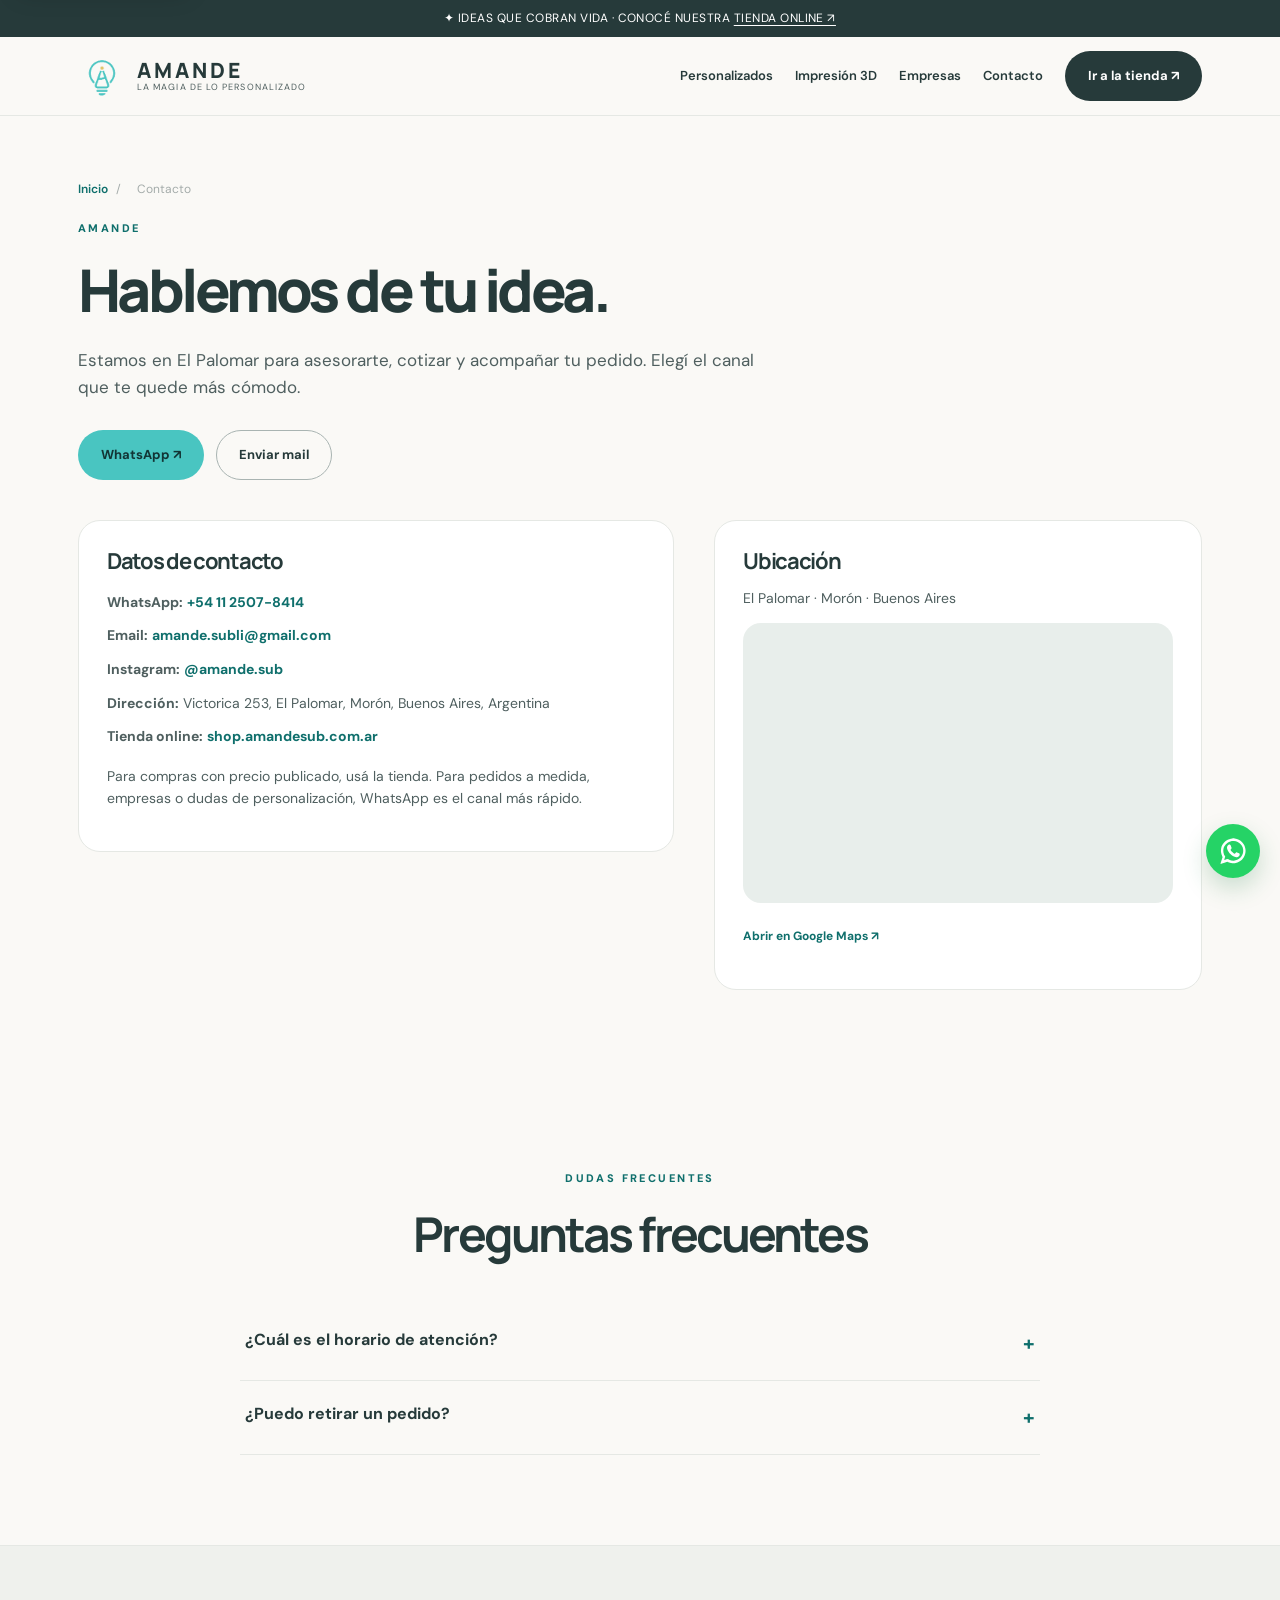
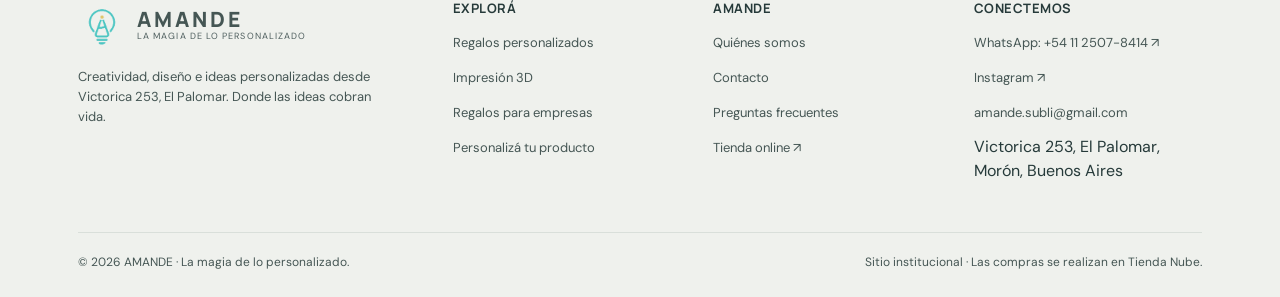
==== contacto/index.html @ d3288a9e "Add multipage SEO funnel with redirects after shop migration. Recover indexed www URLs, expand high-" ====
<!doctype html>
<html lang="es-AR">
<head>
<meta charset="UTF-8"><meta name="viewport" content="width=device-width, initial-scale=1">
<title>Contacto | AMANDE El Palomar</title>
<meta name="description" content="Contactá a AMANDE: WhatsApp +54 11 2507-8414, amande.subli@gmail.com, Victorica 253, El Palomar, Morón, Buenos Aires.">
<meta name="theme-color" content="#FAF9F6">
<meta name="robots" content="index,follow,max-image-preview:large">
<link rel="canonical" href="https://www.amandesub.com.ar/contacto/">
<meta property="og:type" content="website">
<meta property="og:locale" content="es_AR">
<meta property="og:site_name" content="AMANDE">
<meta property="og:title" content="Contacto">
<meta property="og:description" content="Contactá a AMANDE: WhatsApp +54 11 2507-8414, amande.subli@gmail.com, Victorica 253, El Palomar, Morón, Buenos Aires.">
<meta property="og:url" content="https://www.amandesub.com.ar/contacto/">
<meta property="og:image" content="https://www.amandesub.com.ar/assets/og-share.webp">
<meta property="og:image:alt" content="AMANDE — regalos personalizados e impresión 3D">
<meta property="og:image:width" content="1200">
<meta property="og:image:height" content="630">
<meta property="og:image:type" content="image/webp">
<meta name="twitter:card" content="summary_large_image">
<meta name="twitter:title" content="Contacto">
<meta name="twitter:description" content="Contactá a AMANDE: WhatsApp +54 11 2507-8414, amande.subli@gmail.com, Victorica 253, El Palomar, Morón, Buenos Aires.">
<meta name="twitter:image" content="https://www.amandesub.com.ar/assets/og-share.webp">
<meta name="twitter:image:alt" content="AMANDE — regalos personalizados e impresión 3D">
<link rel="icon" type="image/png" sizes="32x32" href="/assets/favicon-32.png">
<link rel="icon" type="image/png" sizes="180x180" href="/assets/favicon.png">
<link rel="apple-touch-icon" href="/assets/favicon.png">
<script type="application/ld+json">
{"@context":"https://schema.org","@graph":[{"@type":"LocalBusiness","@id":"https://www.amandesub.com.ar/#business","name":"AMANDE","alternateName":"Amande.sub","url":"https://www.amandesub.com.ar/","logo":"https://www.amandesub.com.ar/assets/isologo.png","image":"https://www.amandesub.com.ar/assets/og-share.webp","description":"Diseño, productos personalizados, impresión 3D, sublimación y soluciones creativas para empresas y emprendedores en El Palomar, Buenos Aires.","email":"amande.subli@gmail.com","telephone":"+54-11-2507-8414","priceRange":"$$","address":{"@type":"PostalAddress","streetAddress":"Victorica 253","addressLocality":"El Palomar","addressRegion":"Buenos Aires","postalCode":"1684","addressCountry":"AR"},"areaServed":[{"@type":"AdministrativeArea","name":"Buenos Aires"},{"@type":"City","name":"El Palomar"},{"@type":"City","name":"Morón"}],"sameAs":["https://www.instagram.com/amande.sub/","https://shop.amandesub.com.ar/"],"contactPoint":{"@type":"ContactPoint","telephone":"+54-11-2507-8414","contactType":"customer service","email":"amande.subli@gmail.com","areaServed":"AR","availableLanguage":["Spanish","es-AR"]}},{"@type":"WebSite","@id":"https://www.amandesub.com.ar/#website","url":"https://www.amandesub.com.ar/","name":"AMANDE","inLanguage":"es-AR","publisher":{"@id":"https://www.amandesub.com.ar/#business"}},{"@type": "WebPage", "@id": "https://www.amandesub.com.ar/contacto/#webpage", "url": "https://www.amandesub.com.ar/contacto/", "name": "Contacto | AMANDE El Palomar", "description": "Contactá a AMANDE: WhatsApp +54 11 2507-8414, amande.subli@gmail.com, Victorica 253, El Palomar, Morón, Buenos Aires.", "inLanguage": "es-AR", "isPartOf": {"@id": "https://www.amandesub.com.ar/#website"}, "about": {"@id": "https://www.amandesub.com.ar/#business"}, "dateModified": "2026-11-03", "breadcrumb": {"@type": "BreadcrumbList", "itemListElement": [{"@type": "ListItem", "position": 1, "name": "Inicio", "item": "https://www.amandesub.com.ar/"}, {"@type": "ListItem", "position": 2, "name": "Contacto", "item": "https://www.amandesub.com.ar/contacto/"}]}},{"@type": "FAQPage", "@id": "https://www.amandesub.com.ar/contacto/#faq", "mainEntity": [{"@type": "Question", "name": "¿Cuál es el horario de atención?", "acceptedAnswer": {"@type": "Answer", "text": "Respondemos consultas por WhatsApp en horarios laborales habituales. Si escribís fuera de hora, te respondemos a la brevedad."}}, {"@type": "Question", "name": "¿Puedo retirar un pedido?", "acceptedAnswer": {"@type": "Answer", "text": "Según el pedido y la coordinación previa. Consultanos por WhatsApp para confirmar disponibilidad de retiro."}}]}]}
</script>
<link rel="preconnect" href="https://fonts.googleapis.com">
<link rel="preconnect" href="https://fonts.gstatic.com" crossorigin>
<link href="https://fonts.googleapis.com/css2?family=DM+Sans:wght@400;600;700&family=Manrope:wght@600;700;800&display=swap" rel="stylesheet">
<link rel="stylesheet" href="/assets/site.css">
</head>
<body>
<a class="skip-link" href="#contenido">Saltar al contenido</a>
<div class="announcement">✦ IDEAS QUE COBRAN VIDA · CONOCÉ NUESTRA <a href="https://shop.amandesub.com.ar/" target="_blank" rel="noopener">TIENDA ONLINE ↗</a></div>
<header class="navbar"><div class="container nav-inner">
<a class="brand" href="/" aria-label="AMANDE inicio"><img class="brand-mark" src="/assets/isologo.webp" width="48" height="48" alt="AMANDE"><span><span class="brand-name">AMANDE</span><span class="brand-caption">LA MAGIA DE LO PERSONALIZADO</span></span></a>
<nav class="nav-links" id="navlinks" aria-label="Principal">
<a href="/regalos-personalizados/">Personalizados</a>
<a href="/impresion-3d/">Impresión 3D</a>
<a href="/regalos-empresas/">Empresas</a>
<a href="/contacto/">Contacto</a>
<a class="btn btn-dark" href="https://shop.amandesub.com.ar/" target="_blank" rel="noopener">Ir a la tienda ↗</a>
</nav>
<button class="mobile-toggle" aria-label="Abrir menú" aria-controls="navlinks" aria-expanded="false" id="menuBtn">☰</button>
</div></header>
<main id="contenido">
<section class="page-hero"><div class="container">
<nav class="breadcrumbs" aria-label="Migas de pan"><a href="/">Inicio</a><span>/</span><span aria-current="page">Contacto</span></nav>
<span class="eyebrow">AMANDE</span>
<h1>Hablemos de tu idea.</h1>
<p class="lead">Estamos en El Palomar para asesorarte, cotizar y acompañar tu pedido. Elegí el canal que te quede más cómodo.</p>
<div class="hero-actions"><a class="btn btn-aqua" href="https://wa.me/541125078414?text=Hola%20AMANDE%2C%20vengo%20de%20la%20web%20de%20contacto" target="_blank" rel="noopener">WhatsApp ↗</a><a class="btn btn-outline" href="mailto:amande.subli@gmail.com">Enviar mail</a></div>
</div></section>
<section class="section" style="padding-top:0"><div class="container">
<div class="contact-grid">
<div class="contact-card">
<h2>Datos de contacto</h2>
<ul>
<li><strong>WhatsApp:</strong> <a href="https://wa.me/541125078414" target="_blank" rel="noopener">+54 11 2507-8414</a></li>
<li><strong>Email:</strong> <a href="mailto:amande.subli@gmail.com">amande.subli@gmail.com</a></li>
<li><strong>Instagram:</strong> <a href="https://www.instagram.com/amande.sub/" target="_blank" rel="noopener">@amande.sub</a></li>
<li><strong>Dirección:</strong> Victorica 253, El Palomar, Morón, Buenos Aires, Argentina</li>
<li><strong>Tienda online:</strong> <a href="https://shop.amandesub.com.ar/" target="_blank" rel="noopener">shop.amandesub.com.ar</a></li>
</ul>
<p>Para compras con precio publicado, usá la tienda. Para pedidos a medida, empresas o dudas de personalización, WhatsApp es el canal más rápido.</p>
</div>
<div class="contact-card">
<h2>Ubicación</h2>
<p>El Palomar · Morón · Buenos Aires</p>
<iframe class="map-embed" title="Mapa AMANDE El Palomar" loading="lazy" referrerpolicy="no-referrer-when-downgrade" src="https://www.google.com/maps?q=Victorica+253,+El+Palomar,+Buenos+Aires&output=embed"></iframe>
<p style="margin-top:14px"><a class="text-link" href="https://www.google.com/maps/search/?api=1&query=Victorica+253+El+Palomar+Buenos+Aires" target="_blank" rel="noopener">Abrir en Google Maps ↗</a></p>
</div>
</div>
</div></section>
<section class="section" id="preguntas"><div class="container"><div class="section-title"><span class="eyebrow">Dudas frecuentes</span><h2>Preguntas frecuentes</h2></div><div class="faq"><details><summary>¿Cuál es el horario de atención?</summary><p>Respondemos consultas por WhatsApp en horarios laborales habituales. Si escribís fuera de hora, te respondemos a la brevedad.</p></details><details><summary>¿Puedo retirar un pedido?</summary><p>Según el pedido y la coordinación previa. Consultanos por WhatsApp para confirmar disponibilidad de retiro.</p></details></div></div></section>
</main>
<footer class="footer"><div class="container"><div class="footer-grid">
<div><a class="brand" href="/" aria-label="AMANDE inicio"><img class="brand-mark" src="/assets/isologo.webp" width="48" height="48" alt="AMANDE"><span><span class="brand-name">AMANDE</span><span class="brand-caption">LA MAGIA DE LO PERSONALIZADO</span></span></a>
<p style="max-width:300px;margin-top:18px">Creatividad, diseño e ideas personalizadas desde Victorica 253, El Palomar. Donde las ideas cobran vida.</p></div>
<div><h3>Explorá</h3><ul>
<li><a href="/regalos-personalizados/">Regalos personalizados</a></li>
<li><a href="/impresion-3d/">Impresión 3D</a></li>
<li><a href="/regalos-empresas/">Regalos para empresas</a></li>
<li><a href="/personaliza-tu-producto/">Personalizá tu producto</a></li>
</ul></div>
<div><h3>AMANDE</h3><ul>
<li><a href="/nosotros/">Quiénes somos</a></li>
<li><a href="/contacto/">Contacto</a></li>
<li><a href="/#preguntas">Preguntas frecuentes</a></li>
<li><a href="https://shop.amandesub.com.ar/" target="_blank" rel="noopener">Tienda online ↗</a></li>
</ul></div>
<div><h3>Conectemos</h3><address><ul>
<li><a href="https://wa.me/541125078414" target="_blank" rel="noopener">WhatsApp: +54 11 2507-8414 ↗</a></li>
<li><a href="https://www.instagram.com/amande.sub/" target="_blank" rel="noopener">Instagram ↗</a></li>
<li><a href="mailto:amande.subli@gmail.com">amande.subli@gmail.com</a></li>
<li>Victorica 253, El Palomar, Morón, Buenos Aires</li>
</ul></address></div>
</div>
<div class="copyright"><span>© 2026 AMANDE · La magia de lo personalizado.</span><span>Sitio institucional · Las compras se realizan en Tienda Nube.</span></div>
</div></footer>
<a class="whatsapp" href="https://wa.me/541125078414?text=Hola%20AMANDE%2C%20vengo%20de%20su%20web%20y%20quiero%20hacer%20una%20consulta" aria-label="Contactar por WhatsApp" target="_blank" rel="noopener"><img src="/assets/whatsapp.svg" width="28" height="28" alt="" decoding="async"></a>
<script src="/assets/analytics-config.js"></script>
<script src="/assets/site.js" defer></script>
</body></html>
---- assets/site.css ----
:root{--aqua:#49C5C1;--yellow:#F7C948;--coral:#F58A8A;--cream:#FAF9F6;--ink:#263A3A;--muted:#4F5F5F;--border:#e5e8e4;--white:#fff;--link:#0F6F6C;--accent-text:#0F6F6C}
*{box-sizing:border-box}
html{scroll-behavior:smooth}
body{margin:0;background:var(--cream);font-family:'DM Sans',Arial,sans-serif;color:var(--ink);line-height:1.55}
a{text-decoration:none;color:inherit}
button{font:inherit}
img{max-width:100%;height:auto}
.container{max-width:1180px;margin:auto;padding:0 28px}
.announcement{text-align:center;font-size:12px;letter-spacing:.04em;background:var(--ink);color:#fff;padding:9px}
.announcement a{text-decoration:underline;text-underline-offset:3px}
.navbar{position:sticky;z-index:40;top:0;background:rgba(250,249,246,.96);border-bottom:1px solid var(--border);backdrop-filter:blur(12px)}
.nav-inner{height:78px;display:flex;align-items:center;justify-content:space-between;gap:20px}
.brand{display:flex;align-items:center;gap:11px}
.brand-mark{display:block;height:48px;width:48px;object-fit:contain;flex:0 0 auto}
.brand-name{font-family:Manrope,sans-serif;font-size:21px;font-weight:800;letter-spacing:.14em;display:block;line-height:1.1}
.brand-caption{font-size:9px;letter-spacing:.12em;color:var(--muted);display:block;line-height:1.2}
.nav-links{display:flex;align-items:center;gap:22px;font-size:13px;font-weight:600}
.nav-links a:not(.btn):hover,.footer a:hover{color:var(--link)}
.btn{display:inline-flex;align-items:center;justify-content:center;gap:10px;border-radius:100px;padding:14px 22px;font-size:13px;font-weight:700;cursor:pointer;border:1px solid transparent;transition:.2s}
.btn:hover{transform:translateY(-2px);box-shadow:0 8px 22px #1b52511a}
.btn-dark{color:white;background:var(--ink)}
.btn-aqua{background:var(--aqua);color:#123535}
.btn-outline{border-color:#a9b4b2;color:var(--ink);background:transparent}
.btn-light{background:white;color:var(--ink)}
.mobile-toggle{display:none;border:0;background:transparent;font-size:24px;cursor:pointer}
.hero{overflow:hidden;padding:84px 0 100px}
.hero-grid{display:grid;grid-template-columns:1.05fr 1fr;gap:55px;align-items:center}
.eyebrow{font-size:11px;font-weight:800;letter-spacing:.22em;text-transform:uppercase;color:var(--link);display:block;margin-bottom:20px}
.hero h1,h2,h3,.banner h2,.page-hero h1{font-family:Manrope,sans-serif;letter-spacing:-.06em;line-height:1.12}
.hero h1,.page-hero h1{font-size:clamp(36px,4.6vw,64px);margin:0 0 24px;font-weight:800}
.accent{color:var(--accent-text)}
.hero p,.page-hero p{font-size:17px;color:var(--muted);max-width:540px;margin:0 0 30px}
.hero-actions{display:flex;flex-wrap:wrap;gap:12px}
.hero-small{display:flex;align-items:center;gap:10px;margin-top:34px;color:var(--muted);font-size:12px}
.hero-small b{color:var(--ink)}
.dots{display:flex}
.dots i{width:25px;height:25px;border-radius:50%;margin-right:-8px;border:2px solid var(--cream)}
.dots i:nth-child(1){background:var(--aqua)}
.dots i:nth-child(2){background:var(--yellow)}
.dots i:nth-child(3){background:var(--coral)}
.visual-wrap{position:relative}
.visual-wrap:after{content:'';position:absolute;width:130px;height:130px;background:var(--yellow);border-radius:50%;right:-22px;top:8%;z-index:0}
.visual{position:relative;z-index:1;min-height:510px;border-radius:48% 48% 42% 42%;background:linear-gradient(135deg,#d7eeeb,#f7eedd 65%,#fce0d9);overflow:hidden}
.hero-photo{position:absolute;inset:0;width:100%;height:100%;object-fit:cover;object-position:center 35%;display:block}
.tag{position:absolute;z-index:4;padding:12px 16px;border-radius:15px;background:#fff;color:var(--ink);box-shadow:0 12px 26px #183e3c2e;font-size:12px;font-weight:700;white-space:nowrap;line-height:1.2;text-decoration:none}
.tag.one{top:18px;right:-10px;transform:rotate(5deg)}
.tag.two{top:58%;bottom:auto;left:-14px;transform:rotate(-4deg)}
.section{padding:90px 0}
.section-title{text-align:center;max-width:720px;margin:0 auto 46px}
.section-title h2{font-size:clamp(32px,4vw,48px);margin:0 0 15px}
.section-title p{margin:0;color:var(--muted);font-size:15px}
.categories{display:grid;grid-template-columns:repeat(4,1fr);gap:18px}
.category-card{background:#fff;border:1px solid var(--border);border-radius:22px;overflow:hidden;transition:.2s}
.category-card:hover{transform:translateY(-5px);box-shadow:0 18px 42px #24383812}
.category-art{height:205px;position:relative;overflow:hidden;display:grid;place-items:center}
.category-art svg{width:75%;height:75%;filter:drop-shadow(7px 13px 7px #253b3822)}
.bg-pink{background:#f9e8e3}
.bg-beige{background:#e9e5d9}
.bg-aqua{background:#e0f4f0}
.bg-yellow{background:#fbf1d5}
.bg-lav{background:#efebf9}
.bg-blue{background:#e8f2fb}
.category-body{padding:24px 23px 26px}
.category-body h3{font-size:18px;margin:0 0 10px;letter-spacing:-.03em}
.category-body p{font-size:13px;color:var(--muted);min-height:65px;margin:0 0 18px}
.text-link{font-size:12px;font-weight:800;color:var(--link)}
.text-link span{margin-left:6px}
.statement{background:#e5f4f0;padding:75px 0;position:relative;overflow:hidden}
.statement:before{content:'';position:absolute;left:-40px;bottom:-115px;width:340px;height:340px;pointer-events:none;background:url("data:image/svg+xml,%3Csvg xmlns='http://www.w3.org/2000/svg' viewBox='0 0 100 100'%3E%3Cg fill='%23bce6df'%3E%3Crect x='46' y='8' width='8' height='84' rx='2'/%3E%3Crect x='8' y='46' width='84' height='8' rx='2'/%3E%3Crect x='46' y='8' width='8' height='84' rx='2' transform='rotate(45 50 50)'/%3E%3Crect x='8' y='46' width='84' height='8' rx='2' transform='rotate(45 50 50)'/%3E%3C/g%3E%3C/svg%3E") center/contain no-repeat}
.statement-inner{position:relative;z-index:1;display:flex;align-items:center;justify-content:space-between;gap:40px}
.statement h2{font-size:clamp(32px,3.6vw,47px);margin:0 0 16px;max-width:670px}
.statement p{color:#526d69;max-width:600px;margin:0}
.pill{display:inline-block;border:1px solid #9ccfca;border-radius:999px;padding:9px 16px;font-size:11px;font-weight:700;letter-spacing:.1em;margin-bottom:20px}
.featured{display:grid;grid-template-columns:repeat(3,1fr);gap:20px}
.feature{background:white;border:1px solid var(--border);border-radius:23px;overflow:hidden}
.feature .category-art{height:240px}
.feature .category-body p{min-height:auto}
.split{display:grid;grid-template-columns:1fr 1fr;gap:80px;align-items:center}
.step{display:flex;gap:18px;margin:25px 0}
.number{flex:0 0 39px;width:39px;height:39px;display:grid;place-items:center;background:#d7f0ed;border-radius:100%;color:var(--link);font-weight:800}
.step h3{font-size:16px;margin:0 0 4px}
.step p{color:var(--muted);font-size:13px;margin:0}
.how-art{border-radius:35px;min-height:450px;background:linear-gradient(135deg,#f4d6ce,#ffe8cd 58%,#d4efe9);position:relative;display:flex;align-items:center;justify-content:center;overflow:hidden}
.how-art .proceso-photo{position:absolute;inset:0;width:100%;height:100%;object-fit:cover;display:block}
.how-art .float{position:absolute;z-index:2;background:white;padding:13px 18px;border-radius:16px;font-size:12px;font-weight:700;box-shadow:0 12px 30px #4f5c5320}
.how-art .float.a{top:55px;left:18px;transform:rotate(-8deg)}
.how-art .float.b{bottom:60px;right:17px;transform:rotate(7deg)}
.banner{border-radius:34px;background:var(--ink);color:white;padding:66px 80px;display:flex;align-items:center;justify-content:space-between;gap:45px;position:relative;overflow:hidden}
.banner:after{content:'';position:absolute;right:-80px;bottom:-160px;width:340px;height:340px;border:65px solid #49c5c12c;border-radius:50%}
.banner h2{font-size:clamp(30px,3.5vw,43px);margin:0 0 15px;max-width:630px}
.banner p{color:#c9d8d5;max-width:560px;margin:0}
.banner .btn{white-space:nowrap;position:relative;z-index:1}
.faq{max-width:800px;margin:auto}
.faq details{border-bottom:1px solid var(--border);padding:21px 5px}
.faq summary{cursor:pointer;font-weight:700;list-style:none;display:flex;justify-content:space-between;gap:16px}
.faq summary:after{content:'+';color:var(--link);font-size:20px;flex:0 0 auto}
.faq details[open] summary:after{content:'−'}
.faq p{font-size:14px;color:var(--muted);margin-bottom:0}
.footer{background:#eff1ed;border-top:1px solid var(--border);padding:55px 0 25px}
.footer-grid{display:grid;grid-template-columns:1.5fr 1fr 1fr 1fr;gap:32px}
.footer p,.footer a{font-size:13px;color:#455654}
.footer address{font-style:normal}
.footer ul{list-style:none;padding:0;margin:0}
.footer li{margin:10px 0}
.footer h3{margin:0 0 15px;font-size:13px;font-family:Manrope,sans-serif;letter-spacing:.04em;text-transform:uppercase}
.copyright{border-top:1px solid #d9dfda;margin-top:38px;padding-top:20px;display:flex;justify-content:space-between;gap:12px;font-size:12px;color:#455654}
.whatsapp{position:fixed;right:20px;bottom:22px;z-index:50;background:#25D366;color:#fff;display:flex;align-items:center;justify-content:center;width:54px;height:54px;border-radius:50%;box-shadow:0 10px 25px #1b7b4038}
.whatsapp img{display:block;width:28px;height:28px;flex-shrink:0}
.note{font-size:12px;color:#455654;margin-top:10px}
.breadcrumbs{font-size:12px;color:var(--muted);margin:0 0 22px}
.breadcrumbs a{color:var(--link);font-weight:600}
.breadcrumbs span{margin:0 8px;opacity:.5}
.page-hero{padding:64px 0 40px}
.page-hero .lead{font-size:17px;color:var(--muted);max-width:680px}
.prose{max-width:760px}
.prose h2{font-size:clamp(26px,3vw,36px);margin:48px 0 16px}
.prose h3{font-size:20px;margin:28px 0 10px}
.prose p,.prose li{color:var(--muted);font-size:15px}
.prose ul{padding-left:1.2em;margin:0 0 20px}
.prose li{margin:8px 0}
.benefit-grid{display:grid;grid-template-columns:repeat(3,1fr);gap:18px;margin:36px 0}
.benefit{background:#fff;border:1px solid var(--border);border-radius:20px;padding:24px}
.benefit h3{margin:0 0 10px;font-size:17px}
.benefit p{margin:0;font-size:14px;color:var(--muted)}
.cta-band{margin:50px 0 20px}
.contact-grid{display:grid;grid-template-columns:1.1fr .9fr;gap:40px;align-items:start}
.contact-card{background:#fff;border:1px solid var(--border);border-radius:22px;padding:28px}
.contact-card h2{margin:0 0 14px;font-size:22px}
.contact-card p,.contact-card li{font-size:14px;color:var(--muted)}
.contact-card ul{list-style:none;padding:0;margin:18px 0}
.contact-card li{margin:12px 0}
.contact-card a{color:var(--link);font-weight:700}
.map-embed{border:0;border-radius:18px;width:100%;min-height:280px;background:#e8eeeb}
:focus-visible{outline:3px solid #127e7a;outline-offset:4px}
.skip-link{position:fixed;z-index:200;top:-60px;left:16px;padding:12px 18px;border-radius:10px;background:#fff;color:#263a3a;box-shadow:0 6px 25px #0002}
.skip-link:focus{top:12px}
section[id]{scroll-margin-top:105px}
.category-art{isolation:isolate}
.category-art .product-photo{position:absolute;inset:0;width:100%;height:100%;object-fit:cover;z-index:3;aspect-ratio:1/1}
@media(prefers-reduced-motion:reduce){html{scroll-behavior:auto}*,*:before,*:after{animation-duration:.01ms!important;transition-duration:.01ms!important}}
@media(max-width:980px){
  .nav-links{gap:14px}
  .benefit-grid{grid-template-columns:1fr 1fr}
  .footer-grid{grid-template-columns:1fr 1fr}
  .contact-grid{grid-template-columns:1fr}
}
@media(max-width:900px){
  .nav-links a:not(.btn){display:none}
  .hero-grid{gap:20px}
  .visual{min-height:420px}
  .tag.one{right:-6px}
  .tag.two{left:-8px}
  .categories{grid-template-columns:repeat(2,1fr)}
  .featured{grid-template-columns:repeat(3,1fr)}
  .split{gap:36px}
}
@media(max-width:650px){
  .container{padding:0 20px}
  .announcement{font-size:10px}
  .nav-inner{height:67px}
  .brand-mark{height:40px;width:40px}
  .brand-name{font-size:18px}
  .nav-links{display:none;position:absolute;left:0;right:0;top:66px;padding:20px;background:var(--cream);border-bottom:1px solid var(--border);flex-direction:column;align-items:stretch}
  .nav-links.open{display:flex}
  .nav-links a:not(.btn){display:block}
  .mobile-toggle{display:block}
  .hero,.page-hero{padding:55px 0 65px}
  .hero-grid,.split{grid-template-columns:1fr}
  .hero h1,.page-hero h1{font-size:42px}
  .hero p,.page-hero p{font-size:15px}
  .visual-wrap{margin:20px 10px 0}
  .visual{min-height:360px}
  .tag.one{top:10px;right:-4px}
  .tag.two{top:54%;left:-6px}
  .section{padding:62px 0}
  .section-title{margin-bottom:30px}
  .section-title h2{font-size:34px}
  .categories,.featured,.benefit-grid{grid-template-columns:1fr 1fr;gap:12px}
  .category-art{height:145px}
  .category-body{padding:18px 14px}
  .category-body h3{font-size:15px}
  .category-body p{font-size:12px;min-height:105px}
  .feature .category-art{height:150px}
  .featured .feature:last-child{grid-column:1/-1}
  .statement-inner{display:block}
  .statement-inner>.btn{margin-top:28px}
  .statement{padding:58px 0}
  .how-art{min-height:300px;order:-1}
  .banner{padding:40px 26px;display:block}
  .banner .btn{margin-top:22px}
  .footer-grid{grid-template-columns:1fr 1fr;gap:20px}
  .footer-grid>div:first-child{grid-column:1/-1}
  .copyright{flex-direction:column}
  .whatsapp{width:48px;height:48px}
  .step{margin:18px 0}
}
@media(max-width:480px){
  .container{padding-left:18px;padding-right:18px}
  .hero,.page-hero{padding-top:48px;padding-bottom:65px}
  .banner{padding:36px 24px}
  .category-body{padding:20px}
  .announcement{font-size:10px}
  .benefit-grid,.categories{grid-template-columns:1fr}
  .category-body p{min-height:0}
  .featured{grid-template-columns:1fr}
  .featured .feature:last-child{grid-column:auto}
}
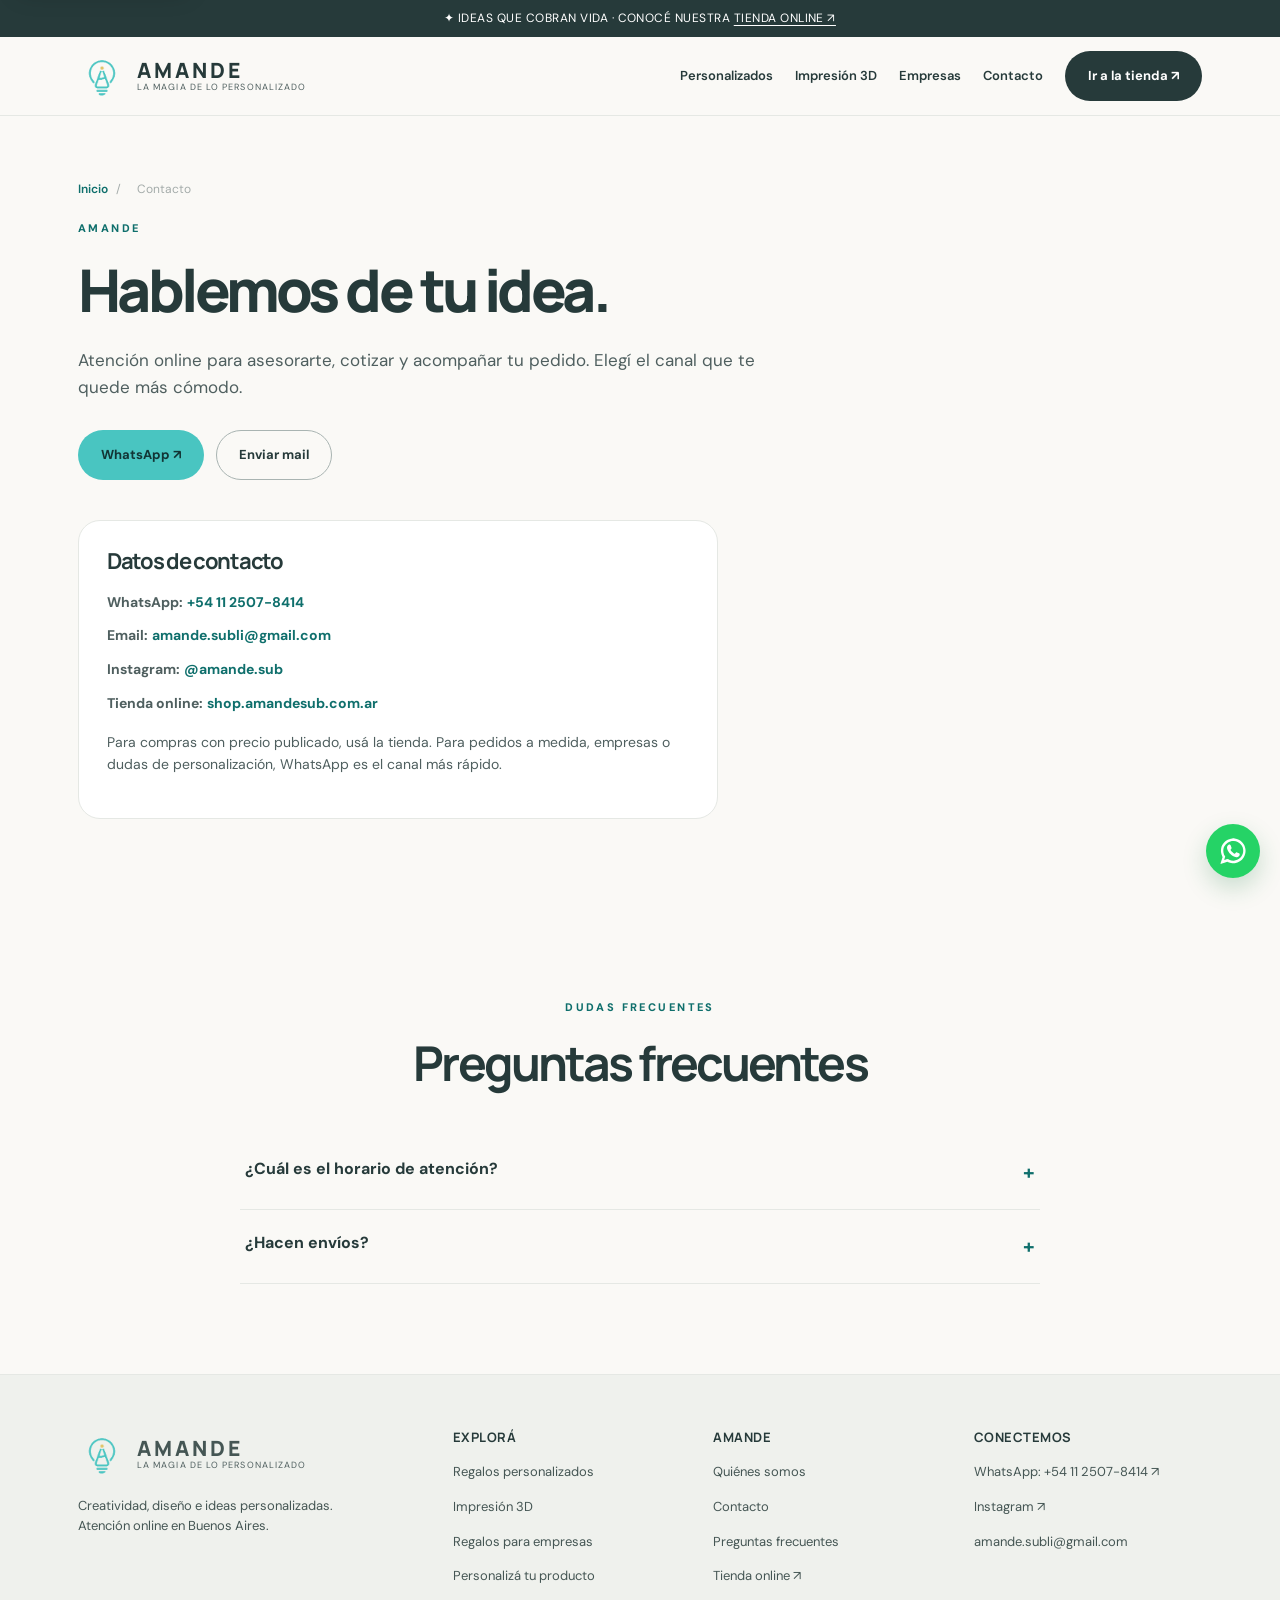
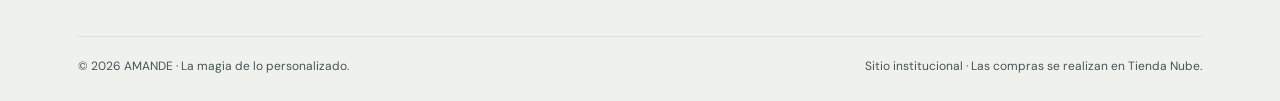
==== commit 35b5a52d: "Remove physical storefront address and map from the site. Present AMANDE as online-only with Organiz" ====
--- a/contacto/index.html
+++ b/contacto/index.html
@@ -2,8 +2,8 @@
 <html lang="es-AR">
 <head>
 <meta charset="UTF-8"><meta name="viewport" content="width=device-width, initial-scale=1">
-<title>Contacto | AMANDE El Palomar</title>
-<meta name="description" content="Contactá a AMANDE: WhatsApp +54 11 2507-8414, amande.subli@gmail.com, Victorica 253, El Palomar, Morón, Buenos Aires.">
+<title>Contacto | AMANDE</title>
+<meta name="description" content="Contactá a AMANDE por WhatsApp +54 11 2507-8414 o amande.subli@gmail.com. Atención online en Buenos Aires.">
 <meta name="theme-color" content="#FAF9F6">
 <meta name="robots" content="index,follow,max-image-preview:large">
 <link rel="canonical" href="https://www.amandesub.com.ar/contacto/">
@@ -11,7 +11,7 @@
 <meta property="og:locale" content="es_AR">
 <meta property="og:site_name" content="AMANDE">
 <meta property="og:title" content="Contacto">
-<meta property="og:description" content="Contactá a AMANDE: WhatsApp +54 11 2507-8414, amande.subli@gmail.com, Victorica 253, El Palomar, Morón, Buenos Aires.">
+<meta property="og:description" content="Contactá a AMANDE por WhatsApp +54 11 2507-8414 o amande.subli@gmail.com. Atención online en Buenos Aires.">
 <meta property="og:url" content="https://www.amandesub.com.ar/contacto/">
 <meta property="og:image" content="https://www.amandesub.com.ar/assets/og-share.webp">
 <meta property="og:image:alt" content="AMANDE — regalos personalizados e impresión 3D">
@@ -20,90 +20,80 @@
 <meta property="og:image:type" content="image/webp">
 <meta name="twitter:card" content="summary_large_image">
 <meta name="twitter:title" content="Contacto">
-<meta name="twitter:description" content="Contactá a AMANDE: WhatsApp +54 11 2507-8414, amande.subli@gmail.com, Victorica 253, El Palomar, Morón, Buenos Aires.">
+<meta name="twitter:description" content="Contactá a AMANDE por WhatsApp +54 11 2507-8414 o amande.subli@gmail.com. Atención online en Buenos Aires.">
 <meta name="twitter:image" content="https://www.amandesub.com.ar/assets/og-share.webp">
 <meta name="twitter:image:alt" content="AMANDE — regalos personalizados e impresión 3D">
-<link rel="icon" type="image/png" sizes="32x32" href="/assets/favicon-32.png">
-<link rel="icon" type="image/png" sizes="180x180" href="/assets/favicon.png">
-<link rel="apple-touch-icon" href="/assets/favicon.png">
+<link rel="icon" type="image/png" sizes="32x32" href="../assets/favicon-32.png">
+<link rel="icon" type="image/png" sizes="180x180" href="../assets/favicon.png">
+<link rel="apple-touch-icon" href="../assets/favicon.png">
 <script type="application/ld+json">
-{"@context":"https://schema.org","@graph":[{"@type":"LocalBusiness","@id":"https://www.amandesub.com.ar/#business","name":"AMANDE","alternateName":"Amande.sub","url":"https://www.amandesub.com.ar/","logo":"https://www.amandesub.com.ar/assets/isologo.png","image":"https://www.amandesub.com.ar/assets/og-share.webp","description":"Diseño, productos personalizados, impresión 3D, sublimación y soluciones creativas para empresas y emprendedores en El Palomar, Buenos Aires.","email":"amande.subli@gmail.com","telephone":"+54-11-2507-8414","priceRange":"$$","address":{"@type":"PostalAddress","streetAddress":"Victorica 253","addressLocality":"El Palomar","addressRegion":"Buenos Aires","postalCode":"1684","addressCountry":"AR"},"areaServed":[{"@type":"AdministrativeArea","name":"Buenos Aires"},{"@type":"City","name":"El Palomar"},{"@type":"City","name":"Morón"}],"sameAs":["https://www.instagram.com/amande.sub/","https://shop.amandesub.com.ar/"],"contactPoint":{"@type":"ContactPoint","telephone":"+54-11-2507-8414","contactType":"customer service","email":"amande.subli@gmail.com","areaServed":"AR","availableLanguage":["Spanish","es-AR"]}},{"@type":"WebSite","@id":"https://www.amandesub.com.ar/#website","url":"https://www.amandesub.com.ar/","name":"AMANDE","inLanguage":"es-AR","publisher":{"@id":"https://www.amandesub.com.ar/#business"}},{"@type": "WebPage", "@id": "https://www.amandesub.com.ar/contacto/#webpage", "url": "https://www.amandesub.com.ar/contacto/", "name": "Contacto | AMANDE El Palomar", "description": "Contactá a AMANDE: WhatsApp +54 11 2507-8414, amande.subli@gmail.com, Victorica 253, El Palomar, Morón, Buenos Aires.", "inLanguage": "es-AR", "isPartOf": {"@id": "https://www.amandesub.com.ar/#website"}, "about": {"@id": "https://www.amandesub.com.ar/#business"}, "dateModified": "2026-11-03", "breadcrumb": {"@type": "BreadcrumbList", "itemListElement": [{"@type": "ListItem", "position": 1, "name": "Inicio", "item": "https://www.amandesub.com.ar/"}, {"@type": "ListItem", "position": 2, "name": "Contacto", "item": "https://www.amandesub.com.ar/contacto/"}]}},{"@type": "FAQPage", "@id": "https://www.amandesub.com.ar/contacto/#faq", "mainEntity": [{"@type": "Question", "name": "¿Cuál es el horario de atención?", "acceptedAnswer": {"@type": "Answer", "text": "Respondemos consultas por WhatsApp en horarios laborales habituales. Si escribís fuera de hora, te respondemos a la brevedad."}}, {"@type": "Question", "name": "¿Puedo retirar un pedido?", "acceptedAnswer": {"@type": "Answer", "text": "Según el pedido y la coordinación previa. Consultanos por WhatsApp para confirmar disponibilidad de retiro."}}]}]}
+{"@context":"https://schema.org","@graph":[{"@type":"Organization","@id":"https://www.amandesub.com.ar/#business","name":"AMANDE","alternateName":"Amande.sub","url":"https://www.amandesub.com.ar/","logo":"https://www.amandesub.com.ar/assets/isologo.png","image":"https://www.amandesub.com.ar/assets/og-share.webp","description":"Diseño, productos personalizados, impresión 3D, sublimación y soluciones creativas online para personas, empresas y emprendedores en Buenos Aires, Argentina.","email":"amande.subli@gmail.com","telephone":"+54-11-2507-8414","priceRange":"$$","areaServed":[{"@type":"Country","name":"Argentina"},{"@type":"AdministrativeArea","name":"Buenos Aires"}],"sameAs":["https://www.instagram.com/amande.sub/","https://shop.amandesub.com.ar/"],"contactPoint":{"@type":"ContactPoint","telephone":"+54-11-2507-8414","contactType":"customer service","email":"amande.subli@gmail.com","areaServed":"AR","availableLanguage":["Spanish","es-AR"]}},{"@type":"WebSite","@id":"https://www.amandesub.com.ar/#website","url":"https://www.amandesub.com.ar/","name":"AMANDE","inLanguage":"es-AR","publisher":{"@id":"https://www.amandesub.com.ar/#business"}},{"@type": "WebPage", "@id": "https://www.amandesub.com.ar/contacto/#webpage", "url": "https://www.amandesub.com.ar/contacto/", "name": "Contacto | AMANDE", "description": "Contactá a AMANDE por WhatsApp +54 11 2507-8414 o amande.subli@gmail.com. Atención online en Buenos Aires.", "inLanguage": "es-AR", "isPartOf": {"@id": "https://www.amandesub.com.ar/#website"}, "about": {"@id": "https://www.amandesub.com.ar/#business"}, "dateModified": "2026-11-03", "breadcrumb": {"@type": "BreadcrumbList", "itemListElement": [{"@type": "ListItem", "position": 1, "name": "Inicio", "item": "https://www.amandesub.com.ar/"}, {"@type": "ListItem", "position": 2, "name": "Contacto", "item": "https://www.amandesub.com.ar/contacto/"}]}},{"@type": "FAQPage", "@id": "https://www.amandesub.com.ar/contacto/#faq", "mainEntity": [{"@type": "Question", "name": "¿Cuál es el horario de atención?", "acceptedAnswer": {"@type": "Answer", "text": "Respondemos consultas por WhatsApp en horarios laborales habituales. Si escribís fuera de hora, te respondemos a la brevedad."}}, {"@type": "Question", "name": "¿Hacen envíos?", "acceptedAnswer": {"@type": "Answer", "text": "Sí. Las opciones de envío se calculan en la tienda online según tu código postal. Si tenés un pedido a medida, lo coordinamos por WhatsApp."}}]}]}
 </script>
 <link rel="preconnect" href="https://fonts.googleapis.com">
 <link rel="preconnect" href="https://fonts.gstatic.com" crossorigin>
 <link href="https://fonts.googleapis.com/css2?family=DM+Sans:wght@400;600;700&family=Manrope:wght@600;700;800&display=swap" rel="stylesheet">
-<link rel="stylesheet" href="/assets/site.css">
+<link rel="stylesheet" href="../assets/site.css">
 </head>
 <body>
 <a class="skip-link" href="#contenido">Saltar al contenido</a>
 <div class="announcement">✦ IDEAS QUE COBRAN VIDA · CONOCÉ NUESTRA <a href="https://shop.amandesub.com.ar/" target="_blank" rel="noopener">TIENDA ONLINE ↗</a></div>
 <header class="navbar"><div class="container nav-inner">
-<a class="brand" href="/" aria-label="AMANDE inicio"><img class="brand-mark" src="/assets/isologo.webp" width="48" height="48" alt="AMANDE"><span><span class="brand-name">AMANDE</span><span class="brand-caption">LA MAGIA DE LO PERSONALIZADO</span></span></a>
+<a class="brand" href="../index.html" aria-label="AMANDE inicio"><img class="brand-mark" src="../assets/isologo.webp" width="48" height="48" alt="AMANDE"><span><span class="brand-name">AMANDE</span><span class="brand-caption">LA MAGIA DE LO PERSONALIZADO</span></span></a>
 <nav class="nav-links" id="navlinks" aria-label="Principal">
-<a href="/regalos-personalizados/">Personalizados</a>
-<a href="/impresion-3d/">Impresión 3D</a>
-<a href="/regalos-empresas/">Empresas</a>
-<a href="/contacto/">Contacto</a>
+<a href="../regalos-personalizados/">Personalizados</a>
+<a href="../impresion-3d/">Impresión 3D</a>
+<a href="../regalos-empresas/">Empresas</a>
+<a href="../contacto/">Contacto</a>
 <a class="btn btn-dark" href="https://shop.amandesub.com.ar/" target="_blank" rel="noopener">Ir a la tienda ↗</a>
 </nav>
 <button class="mobile-toggle" aria-label="Abrir menú" aria-controls="navlinks" aria-expanded="false" id="menuBtn">☰</button>
 </div></header>
 <main id="contenido">
 <section class="page-hero"><div class="container">
-<nav class="breadcrumbs" aria-label="Migas de pan"><a href="/">Inicio</a><span>/</span><span aria-current="page">Contacto</span></nav>
+<nav class="breadcrumbs" aria-label="Migas de pan"><a href="../index.html">Inicio</a><span>/</span><span aria-current="page">Contacto</span></nav>
 <span class="eyebrow">AMANDE</span>
 <h1>Hablemos de tu idea.</h1>
-<p class="lead">Estamos en El Palomar para asesorarte, cotizar y acompañar tu pedido. Elegí el canal que te quede más cómodo.</p>
+<p class="lead">Atención online para asesorarte, cotizar y acompañar tu pedido. Elegí el canal que te quede más cómodo.</p>
 <div class="hero-actions"><a class="btn btn-aqua" href="https://wa.me/541125078414?text=Hola%20AMANDE%2C%20vengo%20de%20la%20web%20de%20contacto" target="_blank" rel="noopener">WhatsApp ↗</a><a class="btn btn-outline" href="mailto:amande.subli@gmail.com">Enviar mail</a></div>
 </div></section>
 <section class="section" style="padding-top:0"><div class="container">
-<div class="contact-grid">
-<div class="contact-card">
+<div class="contact-card" style="max-width:640px">
 <h2>Datos de contacto</h2>
 <ul>
 <li><strong>WhatsApp:</strong> <a href="https://wa.me/541125078414" target="_blank" rel="noopener">+54 11 2507-8414</a></li>
 <li><strong>Email:</strong> <a href="mailto:amande.subli@gmail.com">amande.subli@gmail.com</a></li>
 <li><strong>Instagram:</strong> <a href="https://www.instagram.com/amande.sub/" target="_blank" rel="noopener">@amande.sub</a></li>
-<li><strong>Dirección:</strong> Victorica 253, El Palomar, Morón, Buenos Aires, Argentina</li>
 <li><strong>Tienda online:</strong> <a href="https://shop.amandesub.com.ar/" target="_blank" rel="noopener">shop.amandesub.com.ar</a></li>
 </ul>
 <p>Para compras con precio publicado, usá la tienda. Para pedidos a medida, empresas o dudas de personalización, WhatsApp es el canal más rápido.</p>
 </div>
-<div class="contact-card">
-<h2>Ubicación</h2>
-<p>El Palomar · Morón · Buenos Aires</p>
-<iframe class="map-embed" title="Mapa AMANDE El Palomar" loading="lazy" referrerpolicy="no-referrer-when-downgrade" src="https://www.google.com/maps?q=Victorica+253,+El+Palomar,+Buenos+Aires&output=embed"></iframe>
-<p style="margin-top:14px"><a class="text-link" href="https://www.google.com/maps/search/?api=1&query=Victorica+253+El+Palomar+Buenos+Aires" target="_blank" rel="noopener">Abrir en Google Maps ↗</a></p>
-</div>
-</div>
 </div></section>
-<section class="section" id="preguntas"><div class="container"><div class="section-title"><span class="eyebrow">Dudas frecuentes</span><h2>Preguntas frecuentes</h2></div><div class="faq"><details><summary>¿Cuál es el horario de atención?</summary><p>Respondemos consultas por WhatsApp en horarios laborales habituales. Si escribís fuera de hora, te respondemos a la brevedad.</p></details><details><summary>¿Puedo retirar un pedido?</summary><p>Según el pedido y la coordinación previa. Consultanos por WhatsApp para confirmar disponibilidad de retiro.</p></details></div></div></section>
+<section class="section" id="preguntas"><div class="container"><div class="section-title"><span class="eyebrow">Dudas frecuentes</span><h2>Preguntas frecuentes</h2></div><div class="faq"><details><summary>¿Cuál es el horario de atención?</summary><p>Respondemos consultas por WhatsApp en horarios laborales habituales. Si escribís fuera de hora, te respondemos a la brevedad.</p></details><details><summary>¿Hacen envíos?</summary><p>Sí. Las opciones de envío se calculan en la tienda online según tu código postal. Si tenés un pedido a medida, lo coordinamos por WhatsApp.</p></details></div></div></section>
 </main>
 <footer class="footer"><div class="container"><div class="footer-grid">
-<div><a class="brand" href="/" aria-label="AMANDE inicio"><img class="brand-mark" src="/assets/isologo.webp" width="48" height="48" alt="AMANDE"><span><span class="brand-name">AMANDE</span><span class="brand-caption">LA MAGIA DE LO PERSONALIZADO</span></span></a>
-<p style="max-width:300px;margin-top:18px">Creatividad, diseño e ideas personalizadas desde Victorica 253, El Palomar. Donde las ideas cobran vida.</p></div>
+<div><a class="brand" href="../index.html" aria-label="AMANDE inicio"><img class="brand-mark" src="../assets/isologo.webp" width="48" height="48" alt="AMANDE"><span><span class="brand-name">AMANDE</span><span class="brand-caption">LA MAGIA DE LO PERSONALIZADO</span></span></a>
+<p style="max-width:300px;margin-top:18px">Creatividad, diseño e ideas personalizadas. Atención online en Buenos Aires.</p></div>
 <div><h3>Explorá</h3><ul>
-<li><a href="/regalos-personalizados/">Regalos personalizados</a></li>
-<li><a href="/impresion-3d/">Impresión 3D</a></li>
-<li><a href="/regalos-empresas/">Regalos para empresas</a></li>
-<li><a href="/personaliza-tu-producto/">Personalizá tu producto</a></li>
+<li><a href="../regalos-personalizados/">Regalos personalizados</a></li>
+<li><a href="../impresion-3d/">Impresión 3D</a></li>
+<li><a href="../regalos-empresas/">Regalos para empresas</a></li>
+<li><a href="../personaliza-tu-producto/">Personalizá tu producto</a></li>
 </ul></div>
 <div><h3>AMANDE</h3><ul>
-<li><a href="/nosotros/">Quiénes somos</a></li>
-<li><a href="/contacto/">Contacto</a></li>
-<li><a href="/#preguntas">Preguntas frecuentes</a></li>
+<li><a href="../nosotros/">Quiénes somos</a></li>
+<li><a href="../contacto/">Contacto</a></li>
+<li><a href="../index.html#preguntas">Preguntas frecuentes</a></li>
 <li><a href="https://shop.amandesub.com.ar/" target="_blank" rel="noopener">Tienda online ↗</a></li>
 </ul></div>
 <div><h3>Conectemos</h3><address><ul>
 <li><a href="https://wa.me/541125078414" target="_blank" rel="noopener">WhatsApp: +54 11 2507-8414 ↗</a></li>
 <li><a href="https://www.instagram.com/amande.sub/" target="_blank" rel="noopener">Instagram ↗</a></li>
 <li><a href="mailto:amande.subli@gmail.com">amande.subli@gmail.com</a></li>
-<li>Victorica 253, El Palomar, Morón, Buenos Aires</li>
 </ul></address></div>
 </div>
 <div class="copyright"><span>© 2026 AMANDE · La magia de lo personalizado.</span><span>Sitio institucional · Las compras se realizan en Tienda Nube.</span></div>
 </div></footer>
-<a class="whatsapp" href="https://wa.me/541125078414?text=Hola%20AMANDE%2C%20vengo%20de%20su%20web%20y%20quiero%20hacer%20una%20consulta" aria-label="Contactar por WhatsApp" target="_blank" rel="noopener"><img src="/assets/whatsapp.svg" width="28" height="28" alt="" decoding="async"></a>
-<script src="/assets/analytics-config.js"></script>
-<script src="/assets/site.js" defer></script>
+<a class="whatsapp" href="https://wa.me/541125078414?text=Hola%20AMANDE%2C%20vengo%20de%20su%20web%20y%20quiero%20hacer%20una%20consulta" aria-label="Contactar por WhatsApp" target="_blank" rel="noopener"><img src="../assets/whatsapp.svg" width="28" height="28" alt="" decoding="async"></a>
+<script src="../assets/analytics-config.js"></script>
+<script src="../assets/site.js" defer></script>
 </body></html>
--- a/assets/site.css
+++ b/assets/site.css
@@ -123,14 +123,12 @@
 .benefit h3{margin:0 0 10px;font-size:17px}
 .benefit p{margin:0;font-size:14px;color:var(--muted)}
 .cta-band{margin:50px 0 20px}
-.contact-grid{display:grid;grid-template-columns:1.1fr .9fr;gap:40px;align-items:start}
 .contact-card{background:#fff;border:1px solid var(--border);border-radius:22px;padding:28px}
 .contact-card h2{margin:0 0 14px;font-size:22px}
 .contact-card p,.contact-card li{font-size:14px;color:var(--muted)}
 .contact-card ul{list-style:none;padding:0;margin:18px 0}
 .contact-card li{margin:12px 0}
 .contact-card a{color:var(--link);font-weight:700}
-.map-embed{border:0;border-radius:18px;width:100%;min-height:280px;background:#e8eeeb}
 :focus-visible{outline:3px solid #127e7a;outline-offset:4px}
 .skip-link{position:fixed;z-index:200;top:-60px;left:16px;padding:12px 18px;border-radius:10px;background:#fff;color:#263a3a;box-shadow:0 6px 25px #0002}
 .skip-link:focus{top:12px}
@@ -142,7 +140,6 @@
   .nav-links{gap:14px}
   .benefit-grid{grid-template-columns:1fr 1fr}
   .footer-grid{grid-template-columns:1fr 1fr}
-  .contact-grid{grid-template-columns:1fr}
 }
 @media(max-width:900px){
   .nav-links a:not(.btn){display:none}
